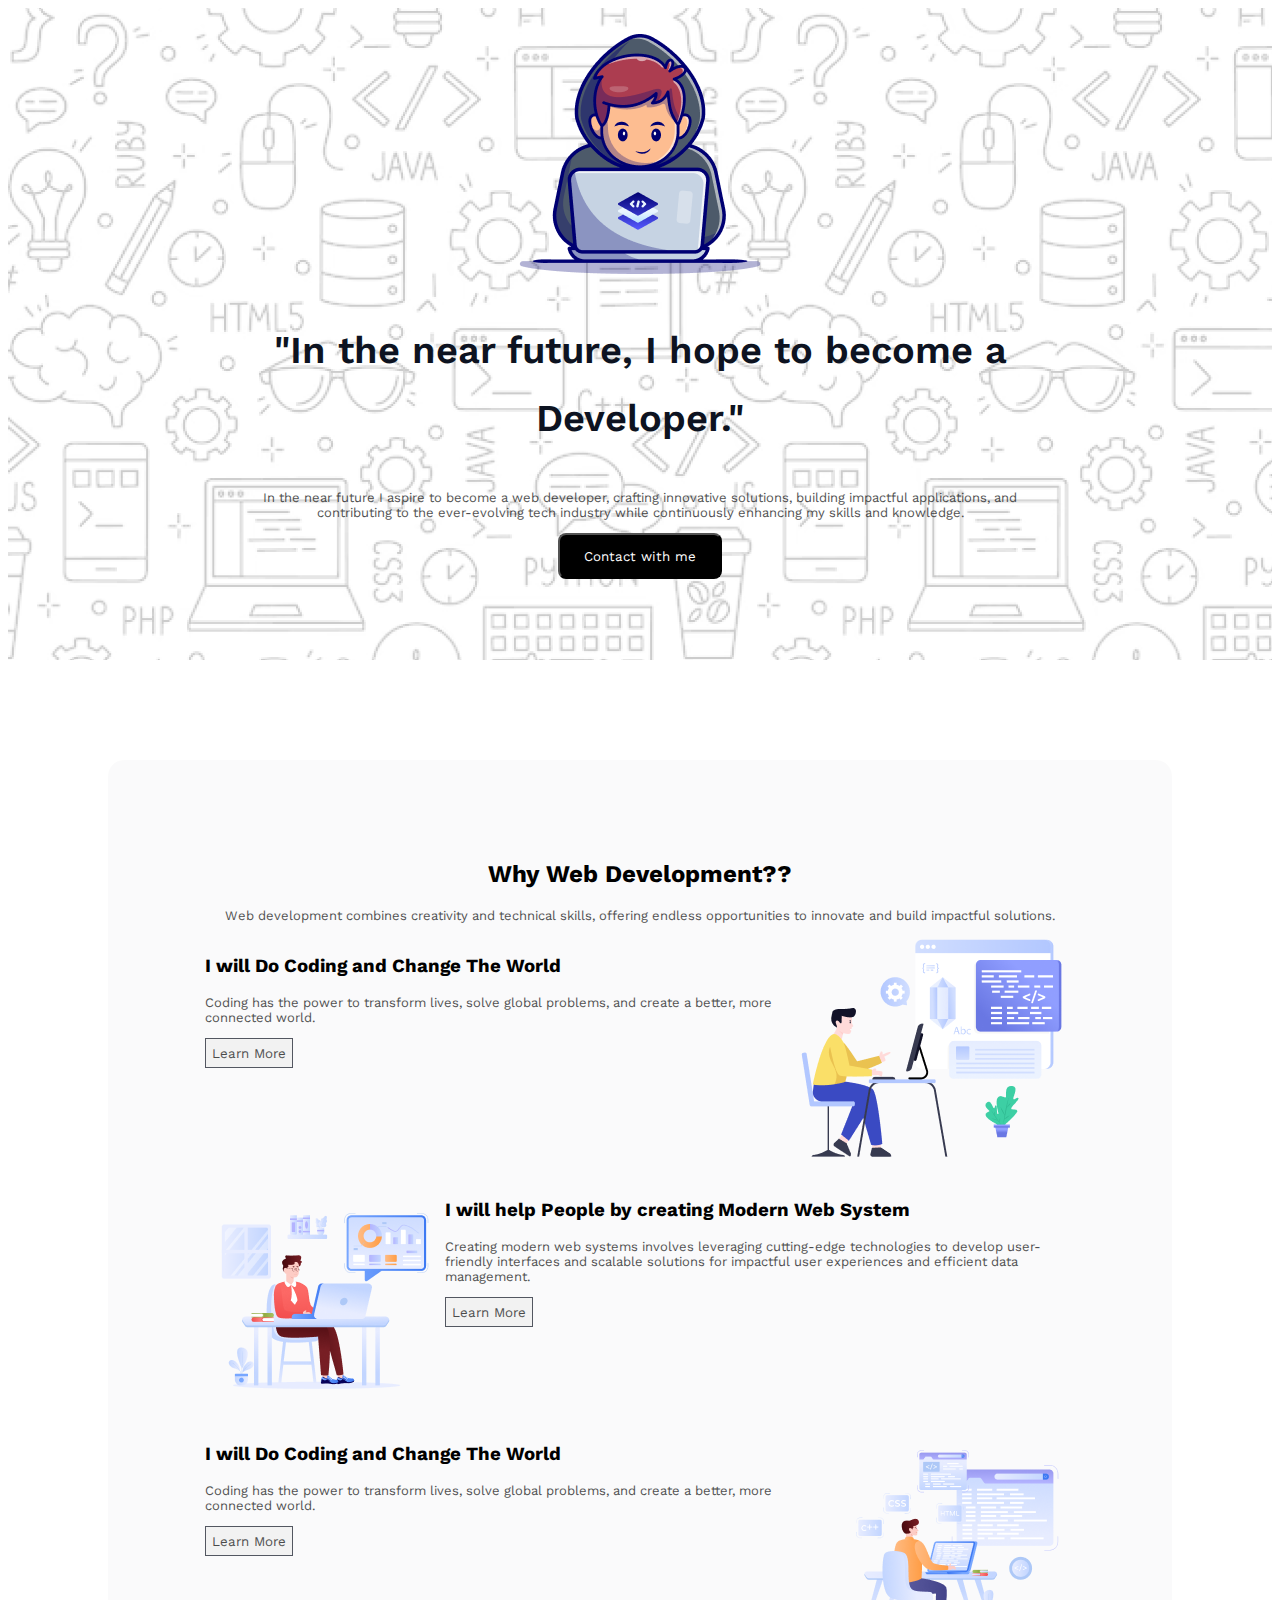
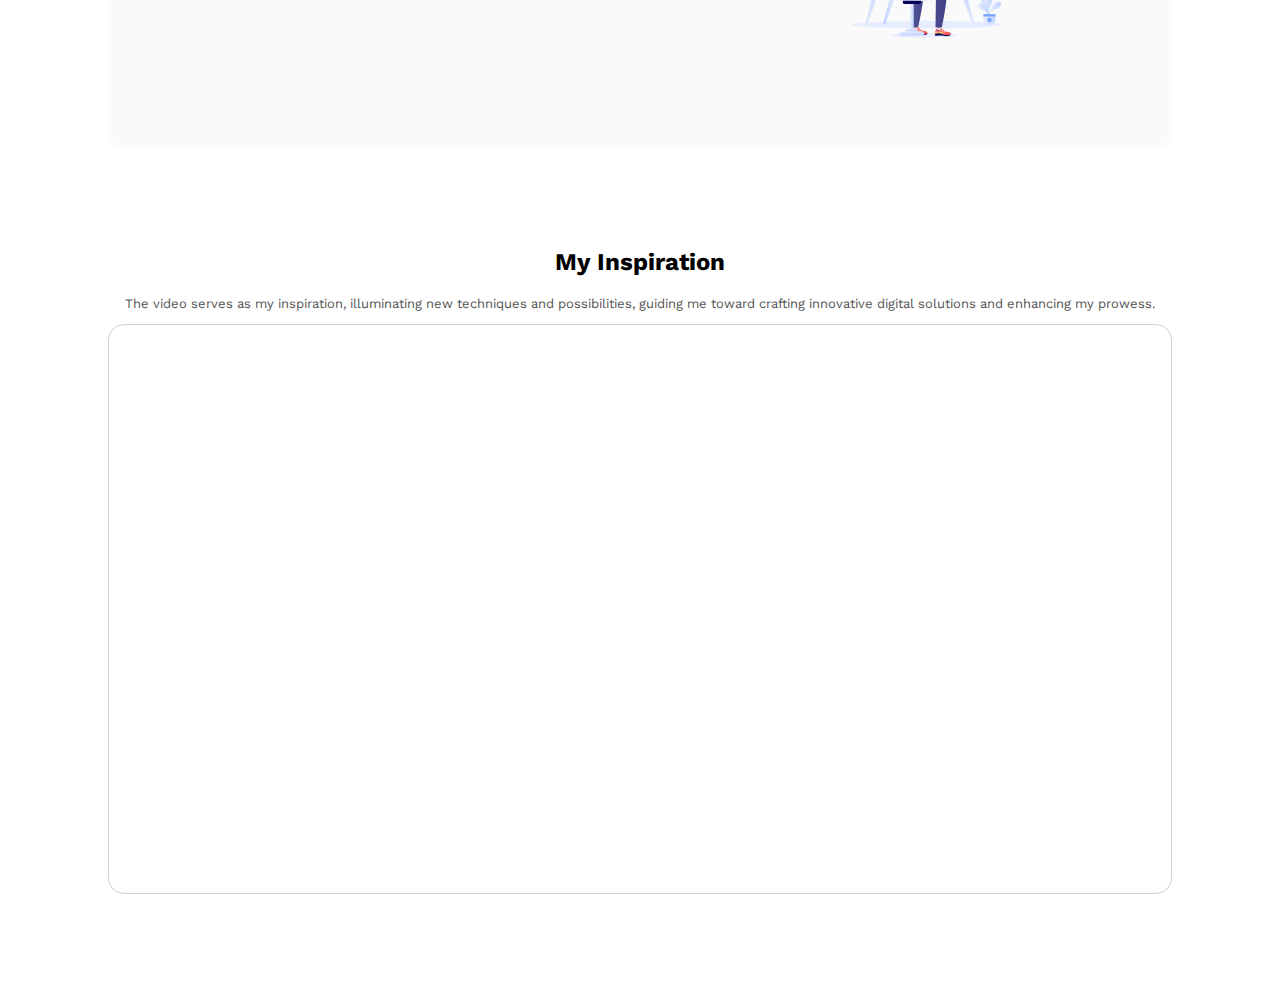
==== index.html @ 664f4055 "2nd commit" ====
<!DOCTYPE html>
<html lang="en">
<head>
    <meta charset="UTF-8">
    <meta name="viewport" content="width=device-width, initial-scale=1.0">
    <title>1st Assignment by Programming hero</title>
   <link rel="stylesheet" href="style.css">
</head>
<body>
    <header>

    </header>
    <main>
        <section class="banner-content">
            <div class="banner" >
                <div class="img1">
                    <img src="assets/Group.png" alt="a picture of a boy working on his laptop">
                </div>
                <h3 class="banner-header">"In the near future, I hope to become a Developer."</h3>
                <P class="banner-para">In the near future I aspire to become a web developer, crafting innovative solutions, building impactful applications, and contributing to the ever-evolving tech industry while continuously enhancing my skills and knowledge.</P>
                <div class="banner-button">
                    <button class="btn">Contact with me</button>
                </div>
                
            </div>
        </section>




        <section>
            <div class="body-container">
                <div style="text-align: center;">
                    <h2>Why Web Development??</h2>
                    <p class="para">Web development combines creativity and technical skills, offering endless opportunities to innovate and build impactful solutions.</p>
                </div>
                <div class="container">
                    <div class="body">
                        <div><h3>I will Do Coding and Change The World</h3>
                        <p class="para">Coding has the power to transform lives, solve global problems, and create a better, more connected world.</p>
                        <div><button class="bttn">Learn More</button></div></div>
                        <div><img src="assets/Layer_1.png" alt=""></div>
                    </div>
                    <div class="body">
                        <div><div><img src="assets/Group 3.png" alt=""></div></div>
                        <div><div><h3>I will help People by creating Modern Web System</h3>
                            <p class="para">Creating modern web systems involves leveraging cutting-edge technologies to develop user-friendly interfaces and scalable solutions for impactful user experiences and efficient data management.</p>
                            <div><button class="bttn">Learn More</button></div></div></div>
                    </div>
                    
                    <div class="body">
                        <div><h3>I will Do Coding and Change The World</h3>
                            <p class="para">Coding has the power to transform lives, solve global problems, and create a better, more connected world.</p>
                            <div><button class="bttn">Learn More</button></div></div>
                            <div><img src="assets/Group 4.png" alt=""></div>
                    </div>
                </div>
               
            </div>
        </section>
        <section>
            <div style="margin: 100px;">
                <div style="text-align: center;">
                    <h2>My Inspiration</h2>
                    <p class="para">The video serves as my inspiration, illuminating new techniques and possibilities, guiding me toward crafting innovative digital solutions and enhancing my prowess.</p>
    
                </div>
                <div style="text-align: center; padding: 32px; box-sizing: border-box;
                border: 1px solid rgba(13, 19, 33, 0.2);
                border-radius: 16px;
                ">
                    <iframe width="100%" height="500px" src="https://www.youtube.com/embed/AtPReHkIE68?si=09xgFAeQscBbxAvQ" title="YouTube video player" frameborder="0" allow="accelerometer; autoplay; clipboard-write; encrypted-media; gyroscope; picture-in-picture; web-share" referrerpolicy="strict-origin-when-cross-origin" allowfullscreen></iframe>
                </div>
            </div>
            
        </section>
    </main>
    <footer>

    </footer>
</body>
</html>
---- style.css ----
@import url('https://fonts.googleapis.com/css2?family=Work+Sans:ital,wght@0,100..900;1,100..900&display=swap');

*{
    font-family: work sans;
}

.banner-content {
    background-image: url(assets/Hero-bg.png);
    height: 652px;
    text-align: center;

} 
.banner {
    padding:26px 221px;
}
.banner-content .img {
    width: 240.28px;
    height: 240px;
}
.banner-header {
    color: rgb(13, 19, 33);
    font-size: 38px;
    font-weight: 600;
    line-height: 68px;
    letter-spacing: 0%;
}
.banner-para{
    font-size: small;
    opacity: .7;
}
.banner-button {
 display: flex;
 justify-content: center;
   
}
.btn{
    color: white;
    background-color: black;
    height: 40px;
    border-radius:8px ;
    padding: 21px 24px 21px 24px;
    display: flex;
    flex-direction: row;
    justify-content: center;
    align-items: center;
}






.body-container {
    border-radius: 16px;
    background: rgba(13, 19, 33, 0.02);
    padding: 80px 97px;
    margin: 100px;
    


}
.container {
    

}
.body {
    display: flex;
    justify-content: space-between;
}

.para {
    font-size: small; opacity:.7
}
.bttn{
    box-sizing: border-box;
    border: 1px solid rgb(13, 19, 33);
    opacity: 0.7;
    height: 30px;


}
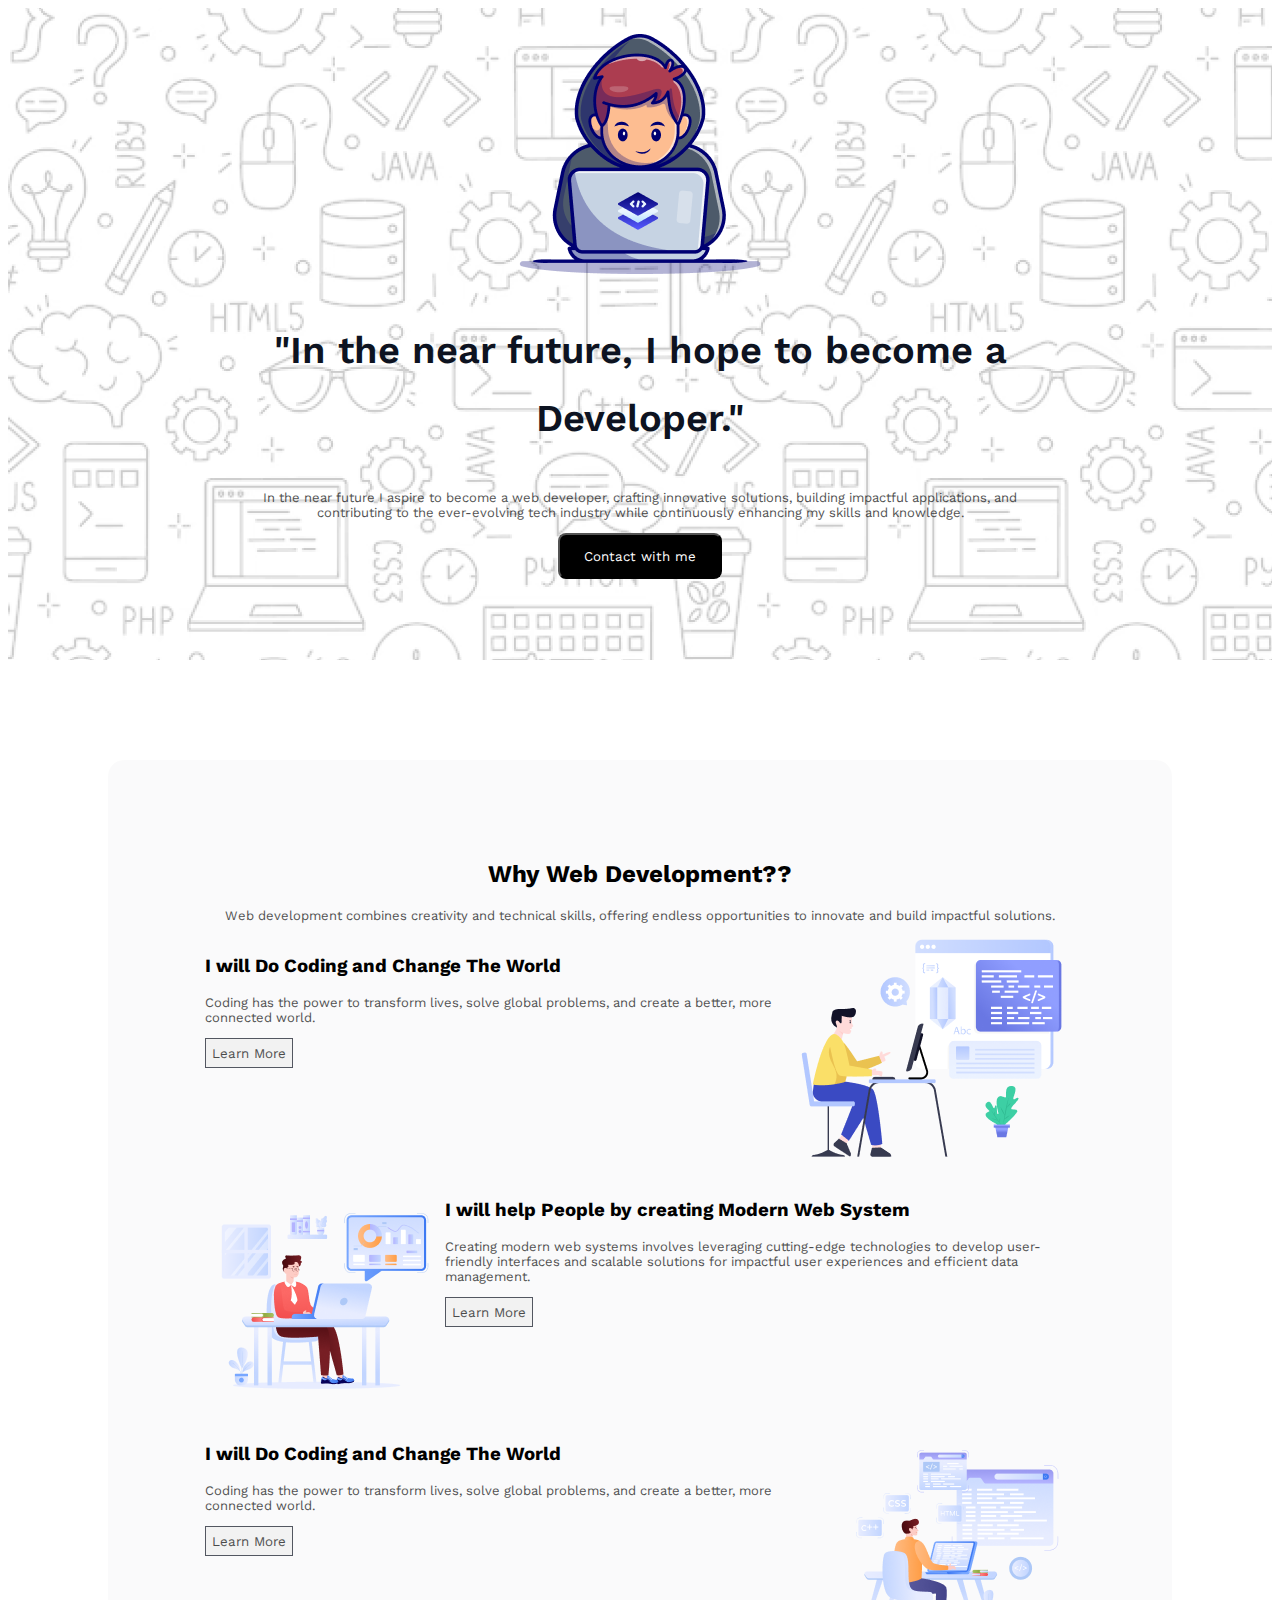
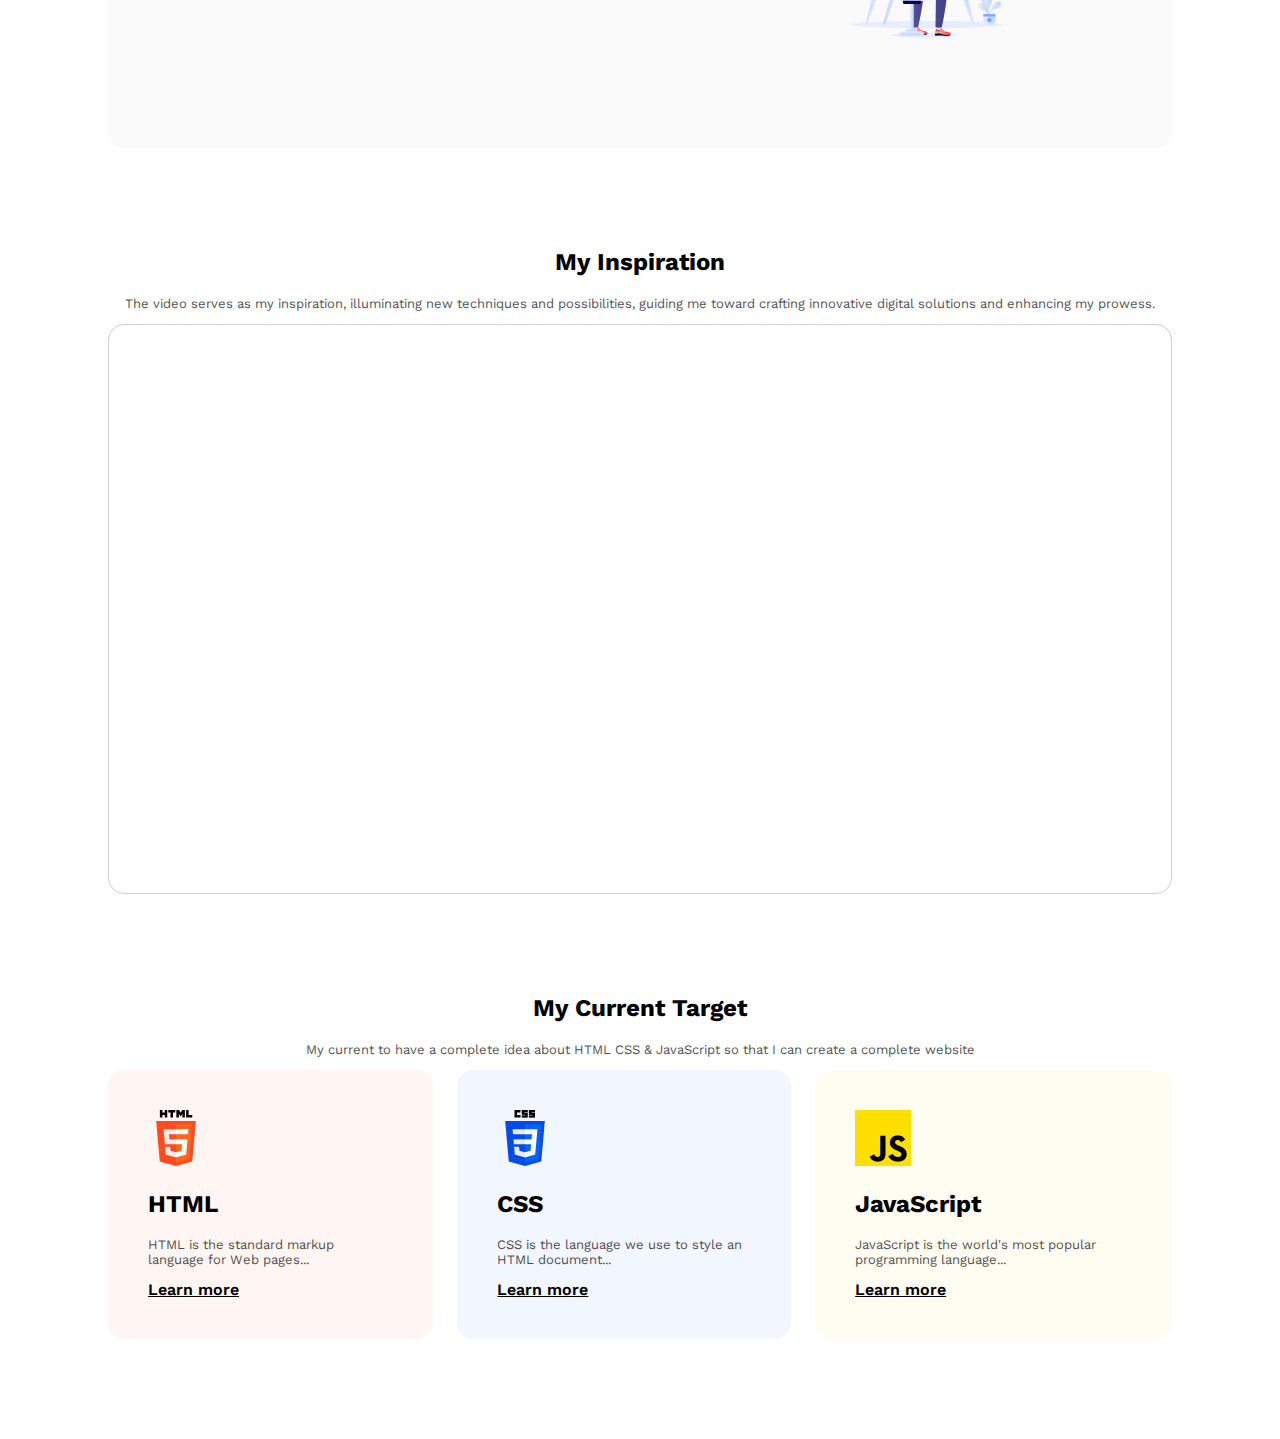
==== commit 9ebbab76: "3rd commit" ====
--- a/index.html
+++ b/index.html
@@ -74,6 +74,38 @@
             </div>
             
         </section>
+        <section>
+            <div style="margin: 100px;">
+                <div style="text-align: center;">
+                    <h2>My Current Target</h2>
+                    <p class="para">My current to have a complete idea about HTML CSS & JavaScript so that I can create a complete website</p>
+                </div>
+                <div style="display: flex;
+                            gap: 24px;">
+                    <div style="border-radius: 16px;
+                                background: rgba(255, 76, 30, 0.05); padding: 40px;">
+                        <img src="assets/html.png" alt="">
+                        <h2>HTML</h2>
+                        <p class="para">HTML is the standard markup language for Web pages...</p>
+                        <a href="https://w3schools.com/html/default.asp" target="_blank" style=" color: black;font-weight: 600;">Learn more</a>
+                    </div>
+                    <div style="border-radius: 16px;
+                                background: rgba(0, 76, 232, 0.05); padding: 40px;">
+                        <img src="assets/css.png" alt="">
+                        <h2>CSS</h2>
+                        <p class="para">CSS is the language we use to style an HTML document...</p>
+                        <a href="https://www.w3schools.com/css/default.asp" target="_blank" style=" color: black;font-weight: 600;" >Learn more</a>
+                    </div>
+                    <div style="border-radius: 16px;
+                                background: rgba(255, 223, 0, 0.05); padding: 40px;">
+                        <img src="assets/js.png" alt="">
+                        <h2>JavaScript</h2>
+                        <p class="para">JavaScript is the world's most popular programming language...</p>
+                        <a href="https://www.w3schools.com/js/default.asp" target="_blank" style=" color: black;font-weight: 600;">Learn more</a>
+                    </div>
+                </div>
+            </div>
+        </section>
     </main>
     <footer>
 
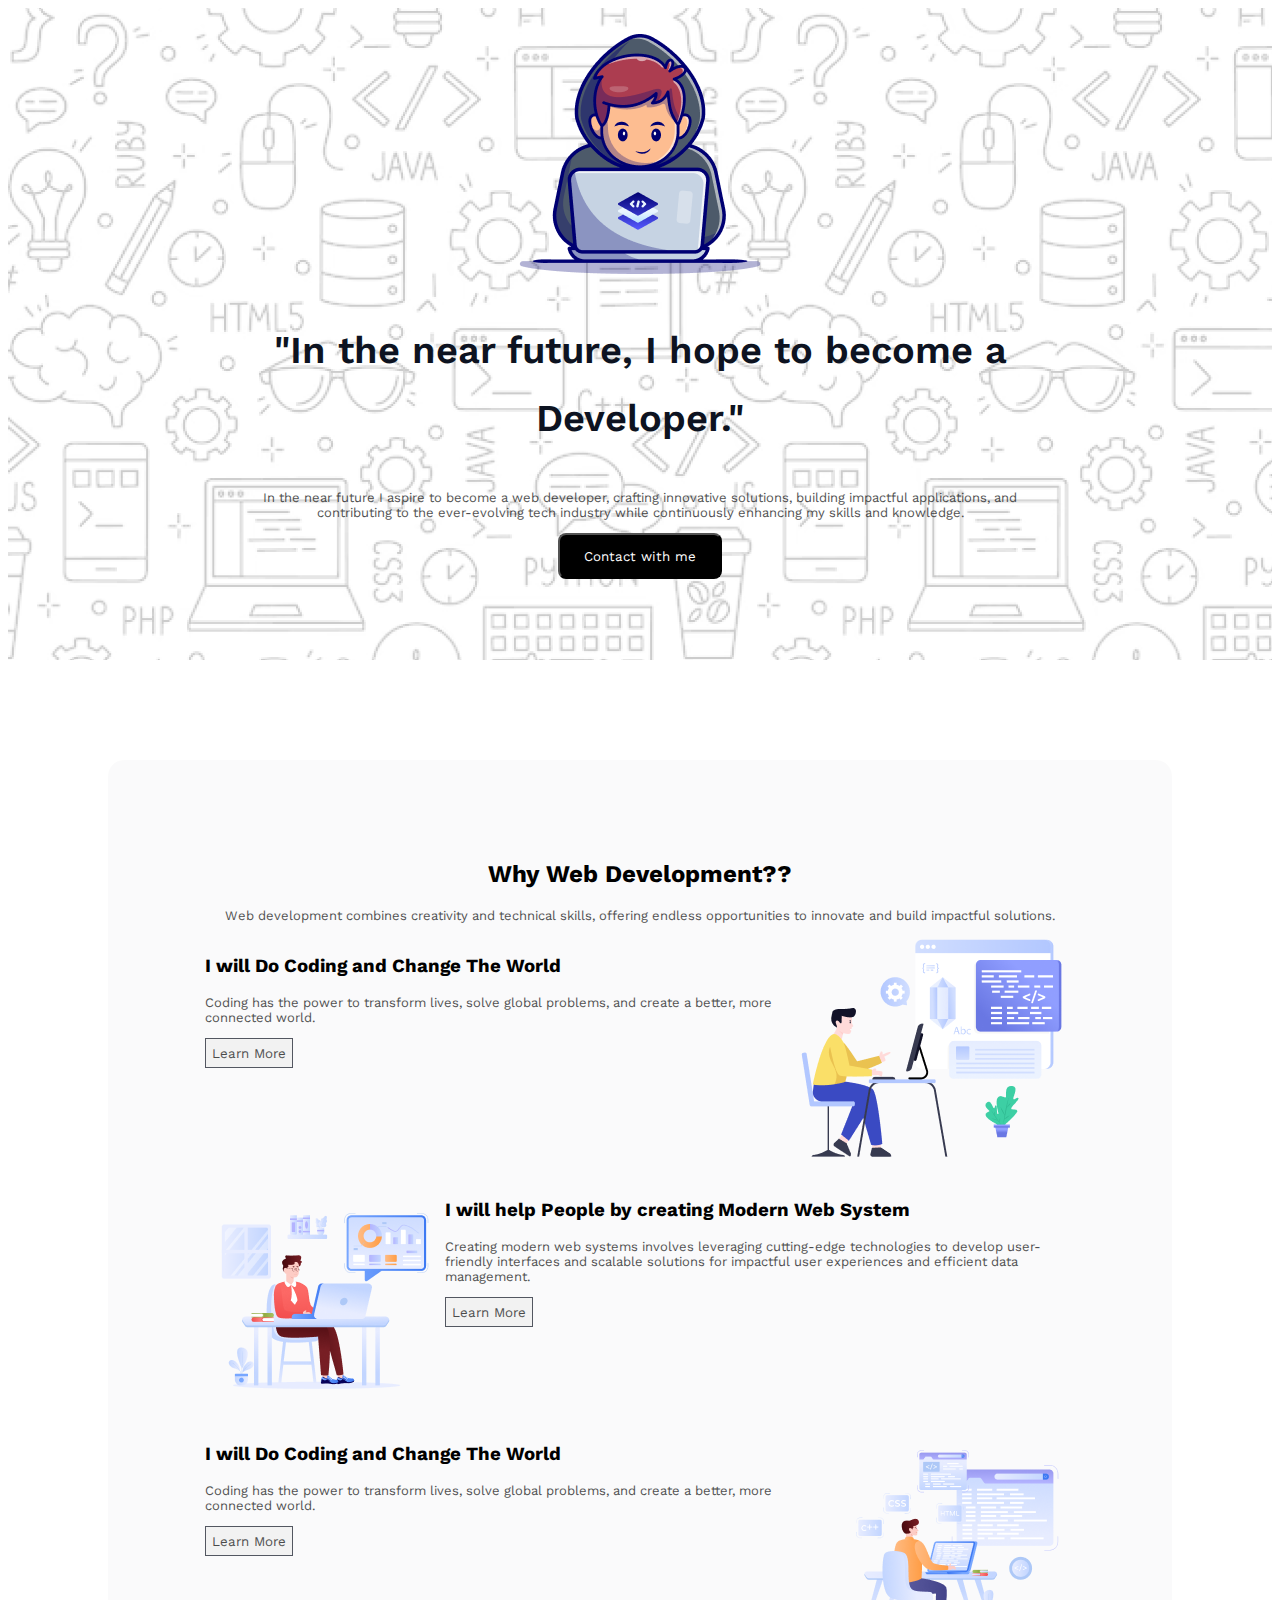
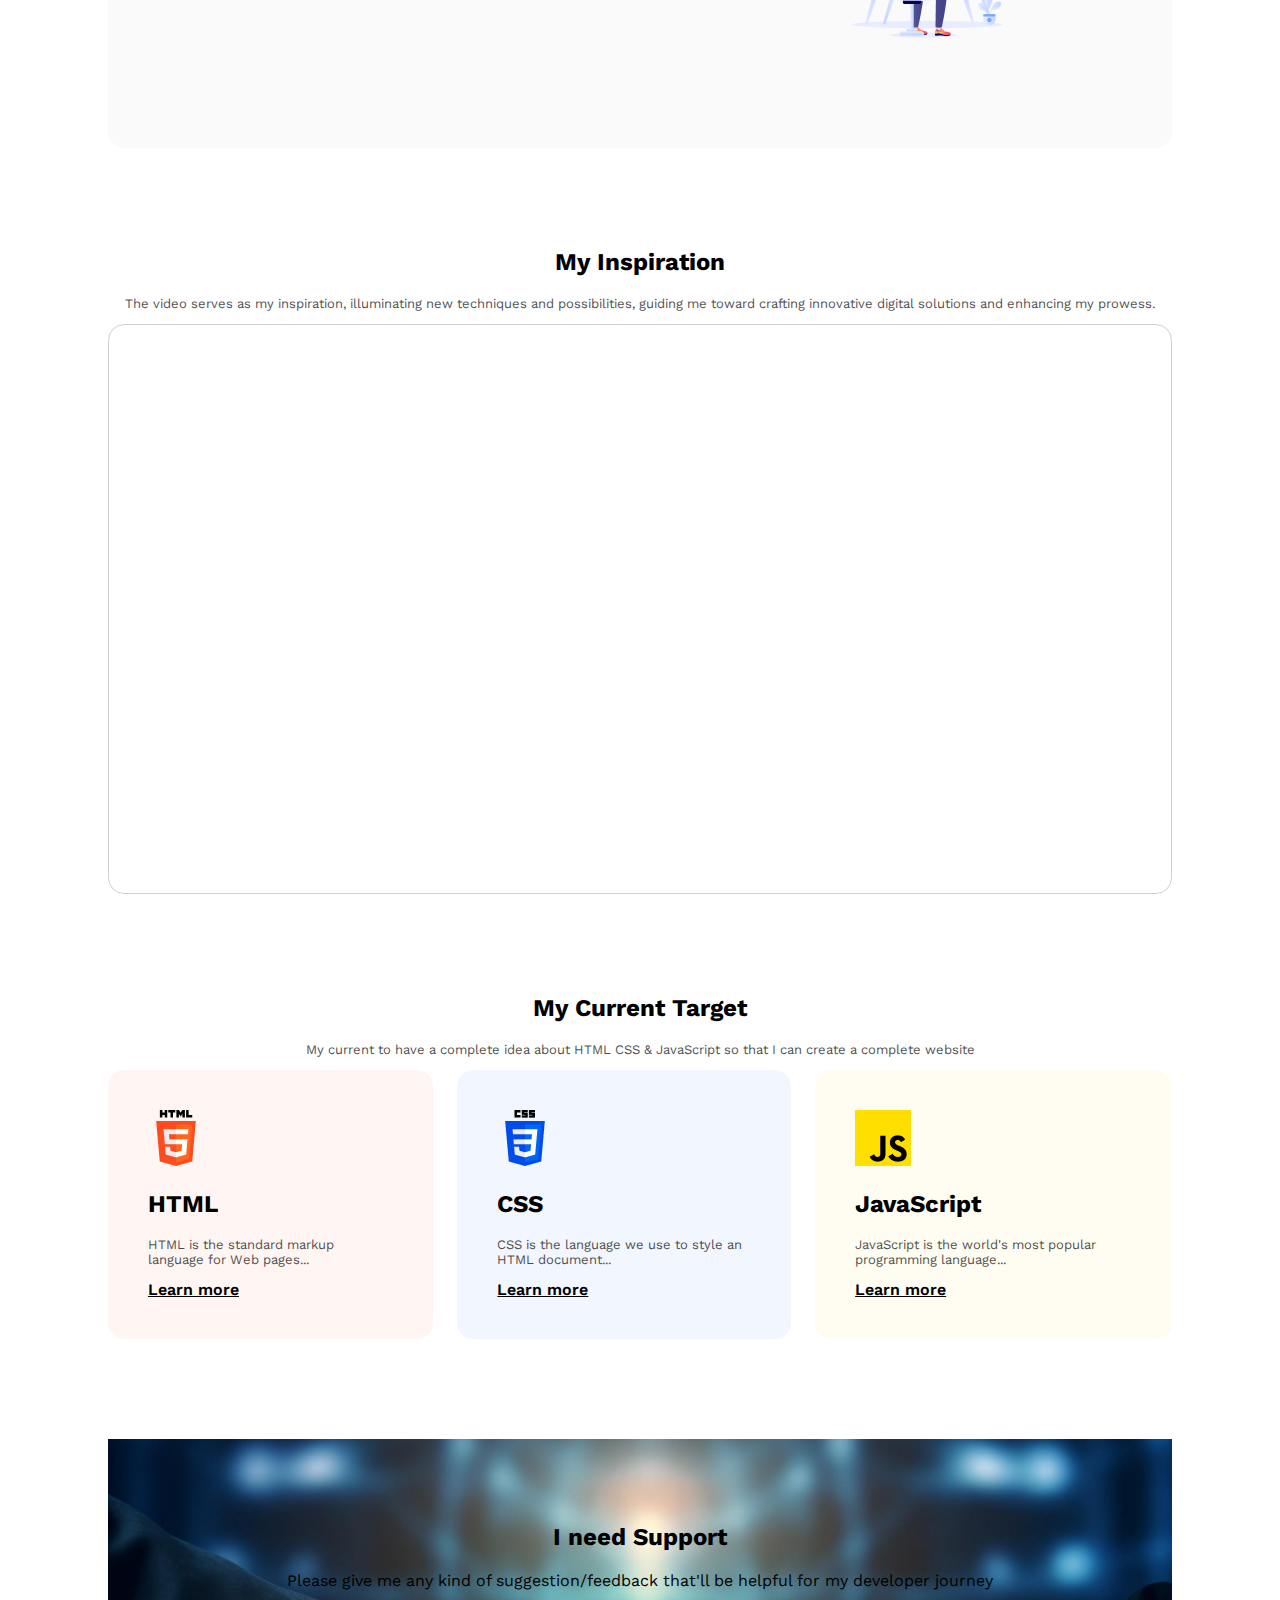
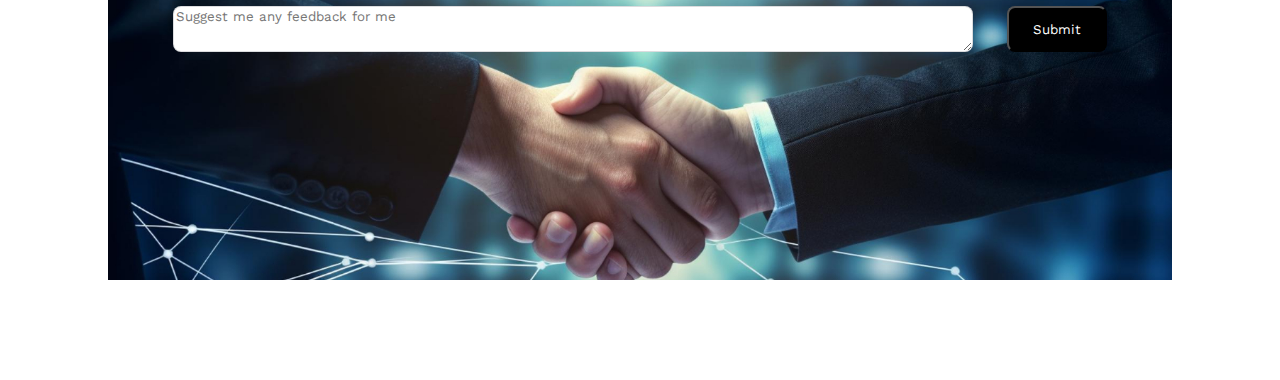
==== commit 2303c656: "4th commit" ====
--- a/index.html
+++ b/index.html
@@ -58,6 +58,12 @@
                
             </div>
         </section>
+
+
+
+
+
+        
         <section>
             <div style="margin: 100px;">
                 <div style="text-align: center;">
@@ -69,11 +75,17 @@
                 border: 1px solid rgba(13, 19, 33, 0.2);
                 border-radius: 16px;
                 ">
-                    <iframe width="100%" height="500px" src="https://www.youtube.com/embed/AtPReHkIE68?si=09xgFAeQscBbxAvQ" title="YouTube video player" frameborder="0" allow="accelerometer; autoplay; clipboard-write; encrypted-media; gyroscope; picture-in-picture; web-share" referrerpolicy="strict-origin-when-cross-origin" allowfullscreen></iframe>
+                    <iframe width="100%" height="500px" src="https://www.youtube.com/embed/AtPReHkIE68?si=09xgFAeQscBbxAvQ" title="YouTube video player" frameborder="0" allow="accelerometer; autoplay; clipboard-write; encrypted-media; gyroscope; picture-in-picture; web-share" referrerpolicy="strict-origin-when-cross-origin" allowfullscreen ></iframe>
                 </div>
             </div>
             
         </section>
+
+
+
+
+
+
         <section>
             <div style="margin: 100px;">
                 <div style="text-align: center;">
@@ -106,6 +118,34 @@
                 </div>
             </div>
         </section>
+
+
+
+
+
+
+
+
+        <section>
+            <div style="margin: 100px;
+            background-image: url(assets/handshake.jpg);
+            background-size: cover;
+            height: 313px; padding: 64px 48px;">
+                <div style="text-align: center;">
+                    <h2>I need Support</h2>
+                    <p>Please give me any kind of suggestion/feedback that'll be helpful for my developer journey </p>
+                </div>
+                <div style="display: flex;
+                justify-content: space-around;">
+                    <textarea name="" id="" style="width: 800px; box-sizing: border-box;
+                    border: 1px solid rgba(13, 19, 33, 0.15);
+                    border-radius: 8px;
+                    
+                    background: rgb(255, 255, 255);" placeholder="Suggest me any feedback for me" ></textarea>
+                    <button type="submit" class="btn btn-primary">Submit</button>
+                </div>
+            </div>
+        </section>
     </main>
     <footer>
 
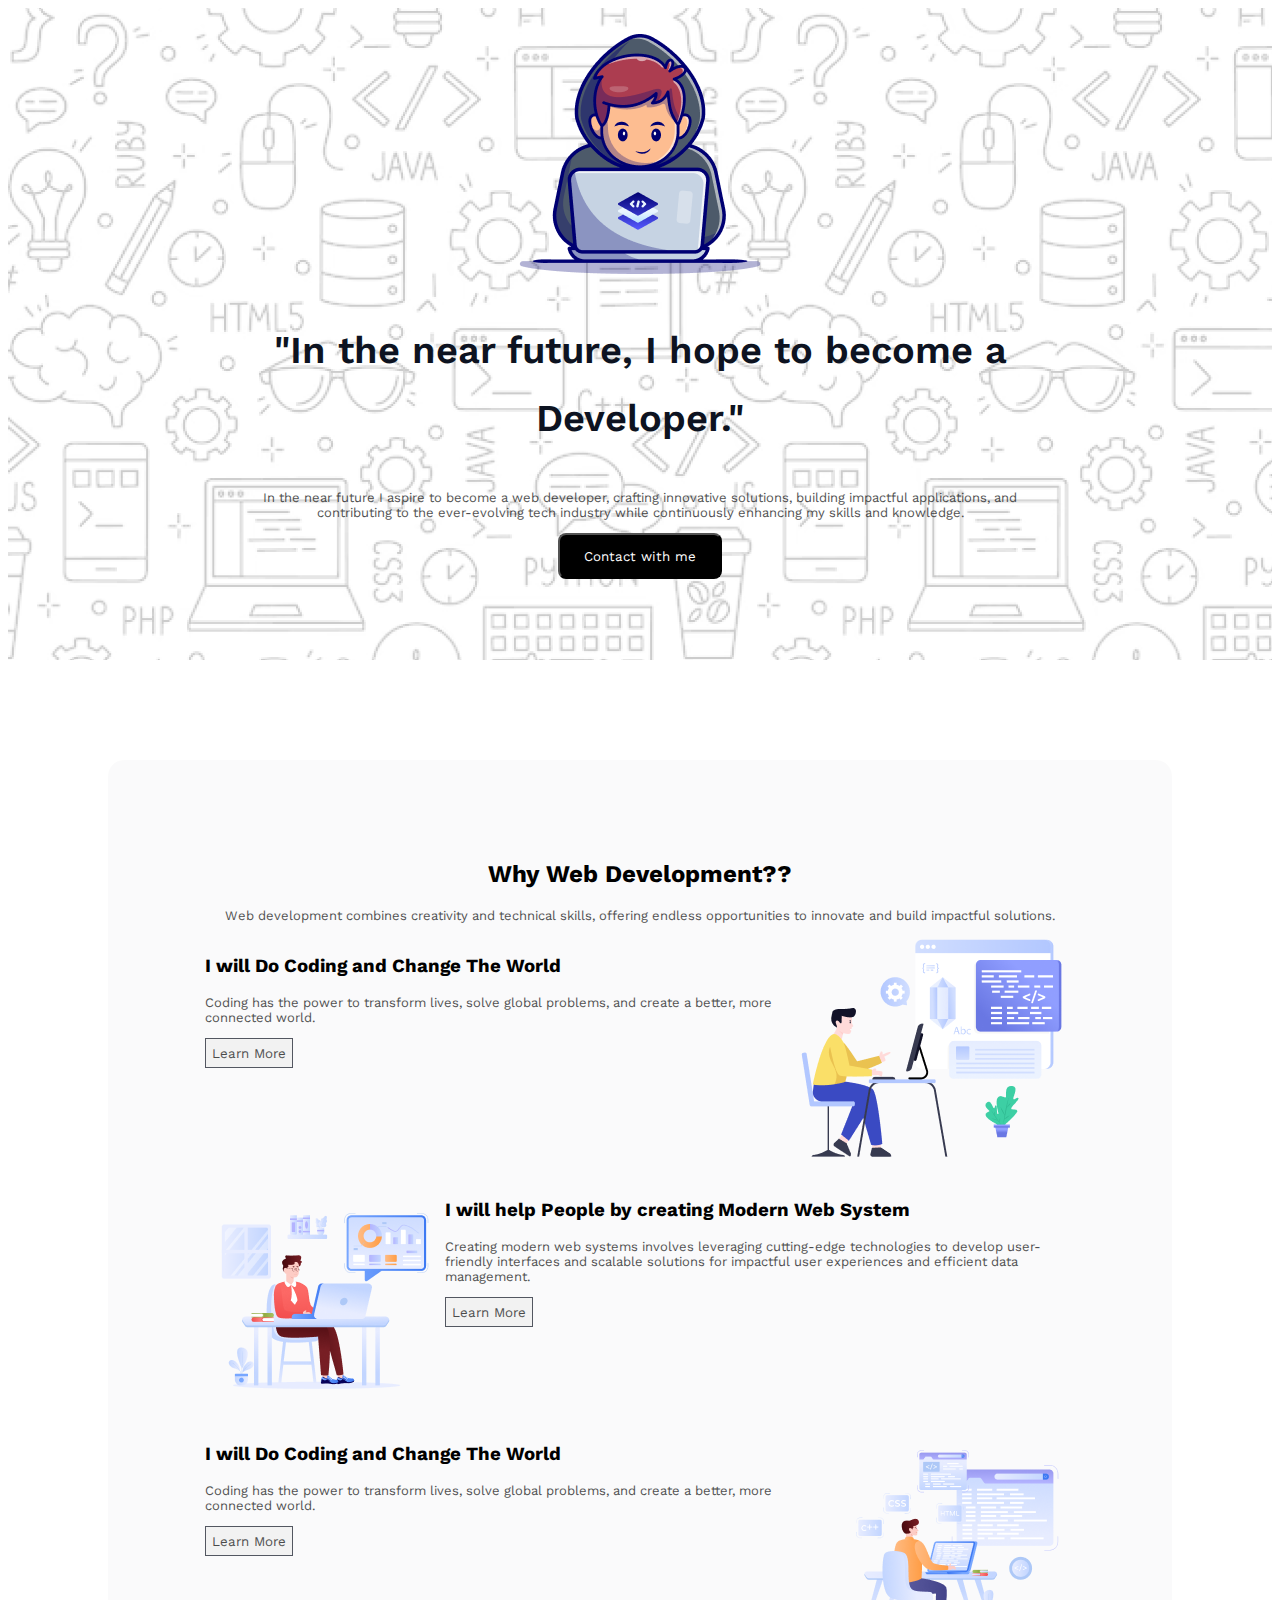
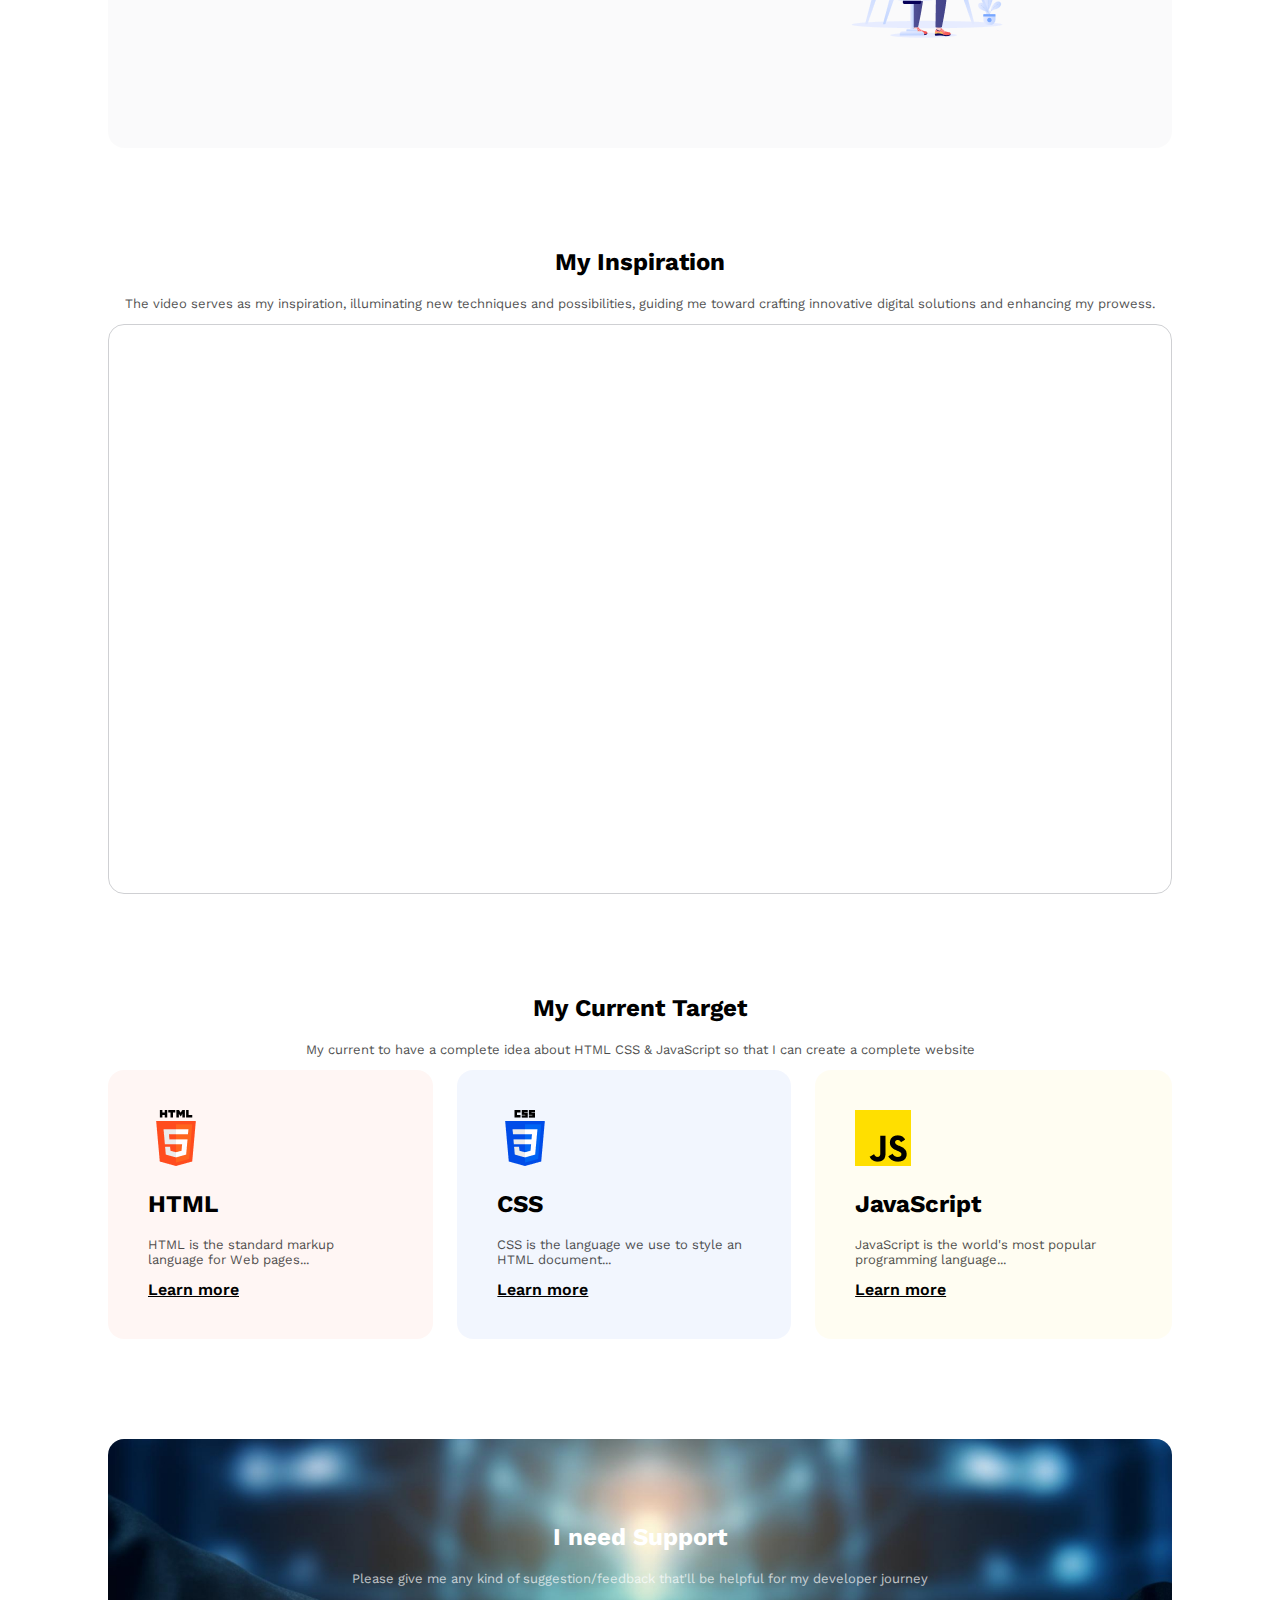
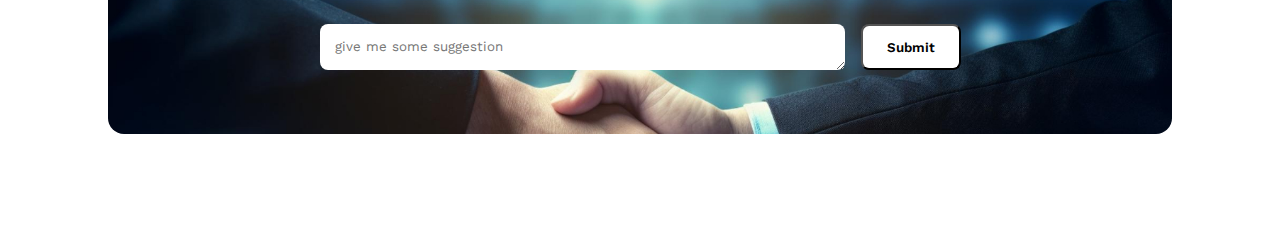
==== commit a8e28bd3: "5th commit" ====
--- a/index.html
+++ b/index.html
@@ -36,23 +36,46 @@
                 </div>
                 <div class="container">
                     <div class="body">
-                        <div><h3>I will Do Coding and Change The World</h3>
-                        <p class="para">Coding has the power to transform lives, solve global problems, and create a better, more connected world.</p>
-                        <div><button class="bttn">Learn More</button></div></div>
-                        <div><img src="assets/Layer_1.png" alt=""></div>
+                        <div>
+                            <h3>I will Do Coding and Change The World</h3>
+                            <p class="para">Coding has the power to transform lives, solve global problems, and create a better, more connected world.</p>
+                        <div>
+                            <a target="_blank" href="https://careers.honeywell.com/us/en/blogarticle/how-coding-has-changed-the-world-and-transformed-our-work"><button class="bttn">Learn More</button></a>
+                        </div>
+                    </div>
+                        <div>
+                            <img src="assets/Layer_1.png" alt="">
+                        </div>
                     </div>
                     <div class="body">
-                        <div><div><img src="assets/Group 3.png" alt=""></div></div>
-                        <div><div><h3>I will help People by creating Modern Web System</h3>
-                            <p class="para">Creating modern web systems involves leveraging cutting-edge technologies to develop user-friendly interfaces and scalable solutions for impactful user experiences and efficient data management.</p>
-                            <div><button class="bttn">Learn More</button></div></div></div>
+                        <div>
+                            <div>
+                                <img src="assets/Group 3.png" alt="">
+                            </div>
+                        </div>
+                        <div>
+                            <div>
+                                <h3>I will help People by creating Modern Web System</h3>
+                                <p class="para">Creating modern web systems involves leveraging cutting-edge technologies to develop user-friendly interfaces and scalable solutions for impactful user experiences and efficient data management.</p>
+                            </div>
+                            <div>
+                                <a target="_blank" href="https://css-tricks.com/the-power-of-web-development-outside-tech/"><button class="bttn">Learn More</button></a></button>
+                            </div>
+                        </div>
+                    </div>
                     </div>
                     
                     <div class="body">
-                        <div><h3>I will Do Coding and Change The World</h3>
+                        <div>
+                            <h3>I will Do Coding and Change The World</h3>
                             <p class="para">Coding has the power to transform lives, solve global problems, and create a better, more connected world.</p>
-                            <div><button class="bttn">Learn More</button></div></div>
-                            <div><img src="assets/Group 4.png" alt=""></div>
+                            <div>
+                                <a target="_blank" href="https://careers.honeywell.com/us/en/blogarticle/how-coding-has-changed-the-world-and-transformed-our-work"><button class="bttn">Learn More</button></a>
+                            </div>
+                        </div>
+                            <div>
+                                <img src="assets/Group 4.png" alt="">
+                            </div>
                     </div>
                 </div>
                
@@ -126,29 +149,38 @@
 
 
 
-        <section>
-            <div style="margin: 100px;
-            background-image: url(assets/handshake.jpg);
-            background-size: cover;
-            height: 313px; padding: 64px 48px;">
-                <div style="text-align: center;">
-                    <h2>I need Support</h2>
-                    <p>Please give me any kind of suggestion/feedback that'll be helpful for my developer journey </p>
-                </div>
-                <div style="display: flex;
-                justify-content: space-around;">
-                    <textarea name="" id="" style="width: 800px; box-sizing: border-box;
-                    border: 1px solid rgba(13, 19, 33, 0.15);
-                    border-radius: 8px;
-                    
-                    background: rgb(255, 255, 255);" placeholder="Suggest me any feedback for me" ></textarea>
-                    <button type="submit" class="btn btn-primary">Submit</button>
-                </div>
-            </div>
-        </section>
-    </main>
-    <footer>
+<section>
+    <div style="margin: 100px;
+    background-image: url(assets/handshake.jpg);
+    background-size:cover;
+    padding: 64px 48px;
+    display: flex;
+    flex-direction: column;
+    gap: 25px;
+    border-radius: 16px;
+    align-items: center;
+    color: rgb(255, 255, 255);
+    ">
+        <div style="text-align: center;">
+            <h2>I need Support</h2>
+            <p class="para">Please give me any kind of suggestion/feedback that'll be helpful for my developer journey </p>
+        </div>
+        <div >
+        <form action="" style="display: flex;
+        flex-direction: row;
+        gap: 16px;">
+            <textarea name="" id="" cols="60" rows="1" style="padding: 15px; border-radius: 8px ;
+            border: none;" placeholder="give me some suggestion"></textarea>
+            <button type="submit" class="btn btn-primary" style="border-radius: 8px;
+                  background: rgb(255, 255, 255); color: black; font-weight: 600;">Submit</button>
+        </form>
+             
+        </div>
+    </div>
+</section>
+</main>
+<footer>
 
-    </footer>
+</footer>
 </body>
 </html>--- a/style.css
+++ b/style.css
@@ -80,3 +80,12 @@
 
 }
 
+/* I started using Inline CSS instead of using External after this part. Because I thought there is too many specified style I'll have to do and this small mind of mine is already out of class names (-_-) */
+
+::placeholder{
+    
+    display: flex;
+    justify-content: center;
+    text-align: justify;
+
+}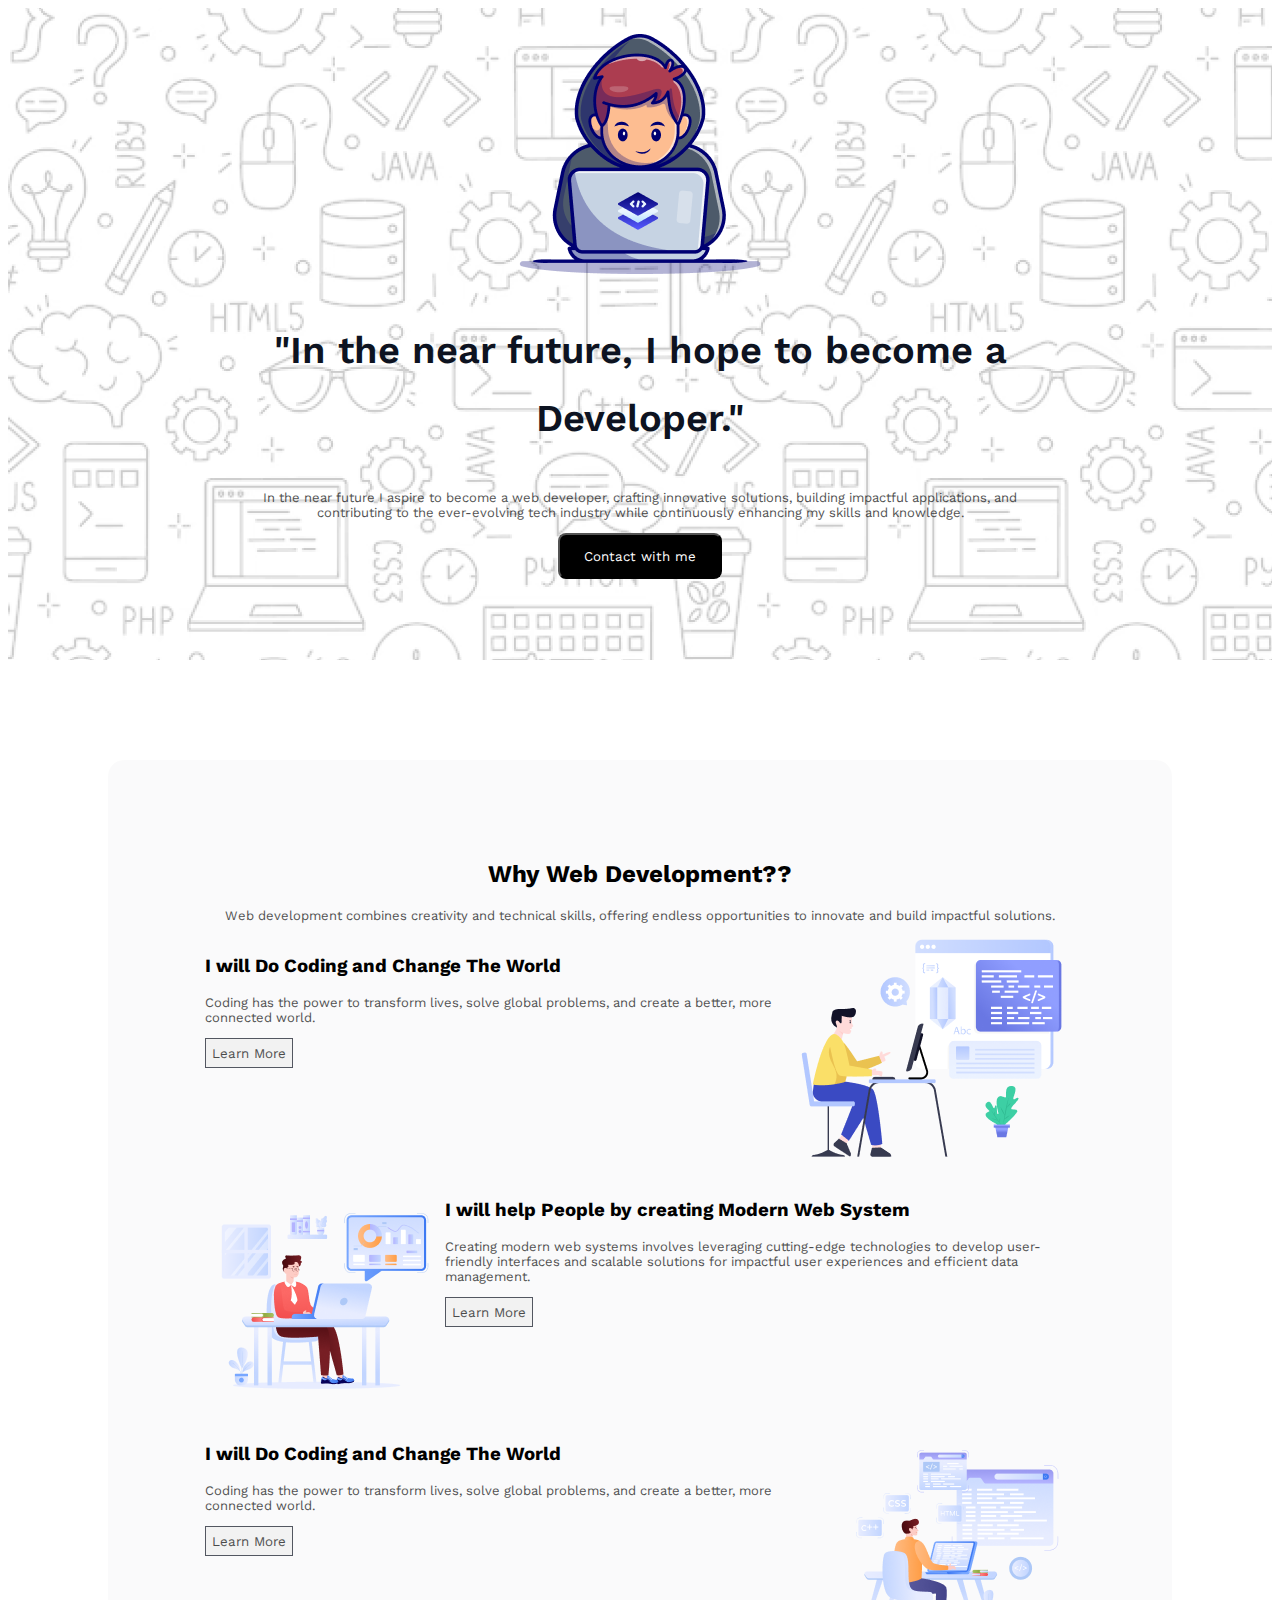
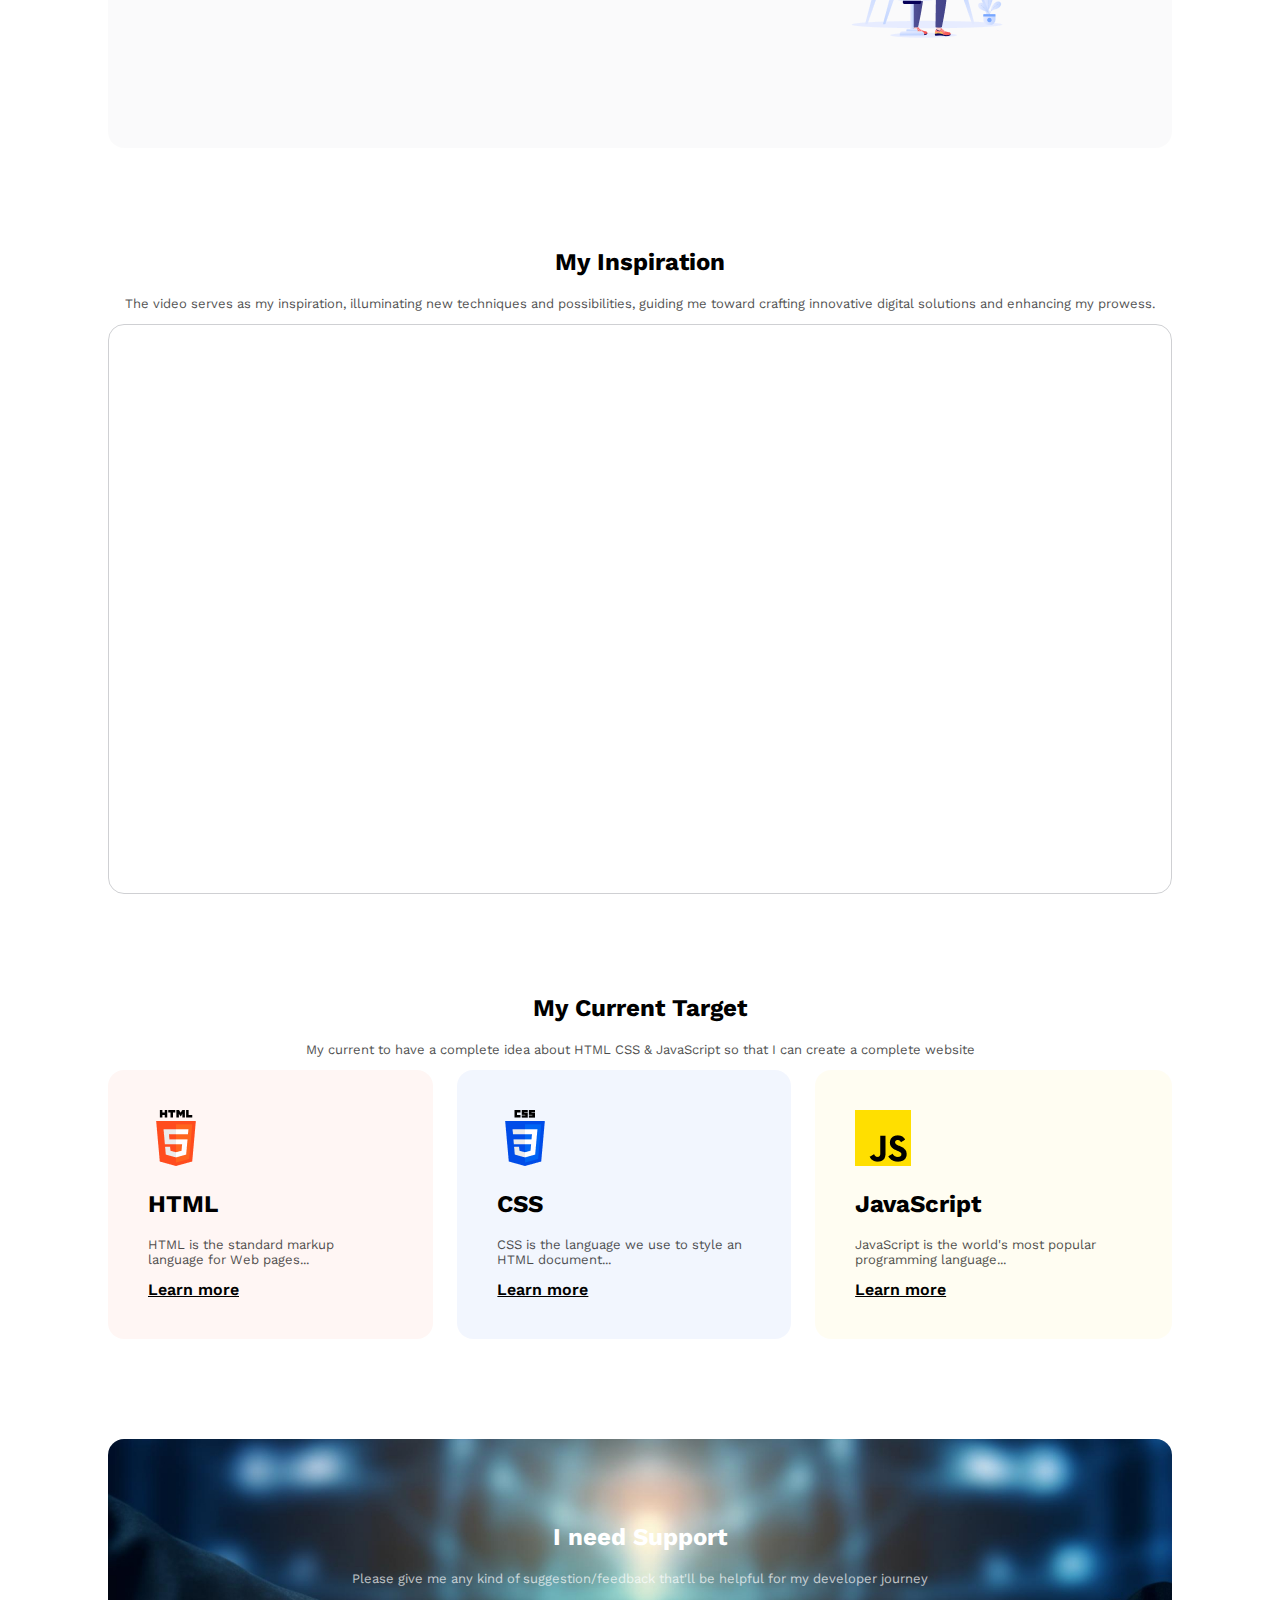
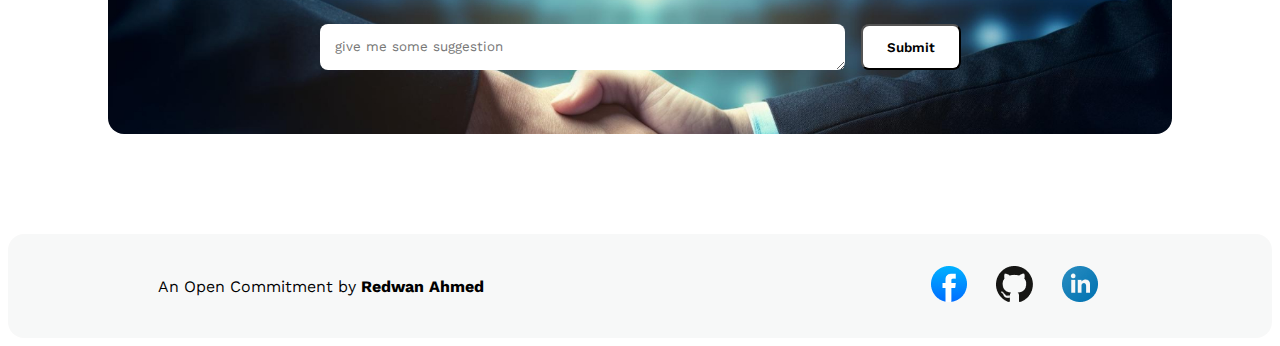
==== commit 83305099: "challange part done" ====
--- a/index.html
+++ b/index.html
@@ -18,8 +18,10 @@
                 </div>
                 <h3 class="banner-header">"In the near future, I hope to become a Developer."</h3>
                 <P class="banner-para">In the near future I aspire to become a web developer, crafting innovative solutions, building impactful applications, and contributing to the ever-evolving tech industry while continuously enhancing my skills and knowledge.</P>
+               
                 <div class="banner-button">
-                    <button class="btn">Contact with me</button>
+                    <a style="text-decoration: none;" href="#footer"><button class="btn">Contact with me</button></a>
+                    
                 </div>
                 
             </div>
@@ -179,8 +181,27 @@
     </div>
 </section>
 </main>
-<footer>
-
+
+
+
+<footer id="footer">
+ <div style="display: flex;
+            justify-content: space-between;
+            border-radius: 16px;
+            background: rgba(13, 19, 33, 0.03);
+            padding: 32px 150px;
+            align-items: center;
+            ">
+    <div style="font-weight: 390;">An Open Commitment by <b>Redwan Ahmed</b></div>
+    <div  >
+        <a target="_blank" href="https://web.facebook.com/">  <img style="margin-right: 24px; padding: ;" src="assets/facebook.png" alt=""></a>
+        <a target="_blank" href="https://github.com/lincoln-ra"><img style="margin-right: 24px;" src="assets/github.png" alt=""></a>
+        <a target="_blank" href="linkedin.html"><img style="margin-right: 24px;" src="assets/linkedin-icon 1.png" alt=""></a>
+      
+        
+        
+    </div>
+ </div>
 </footer>
 </body>
 </html>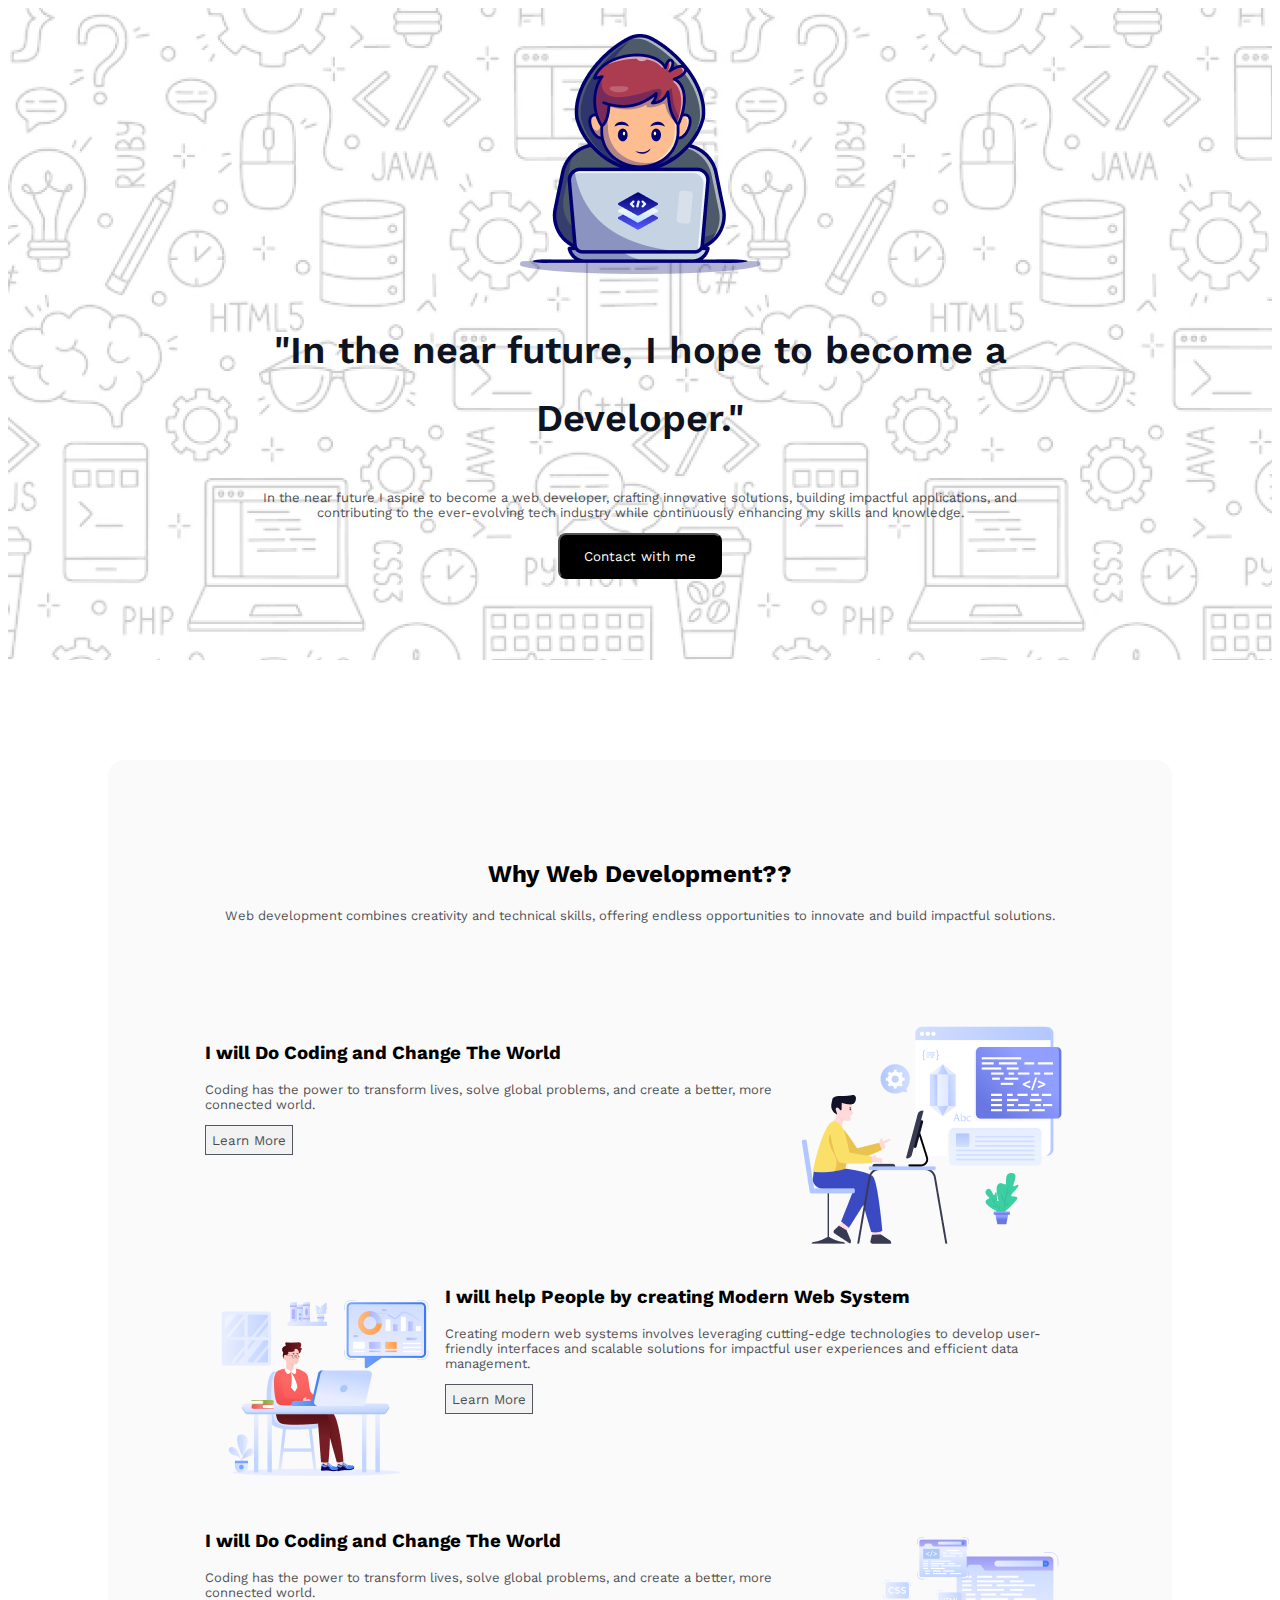
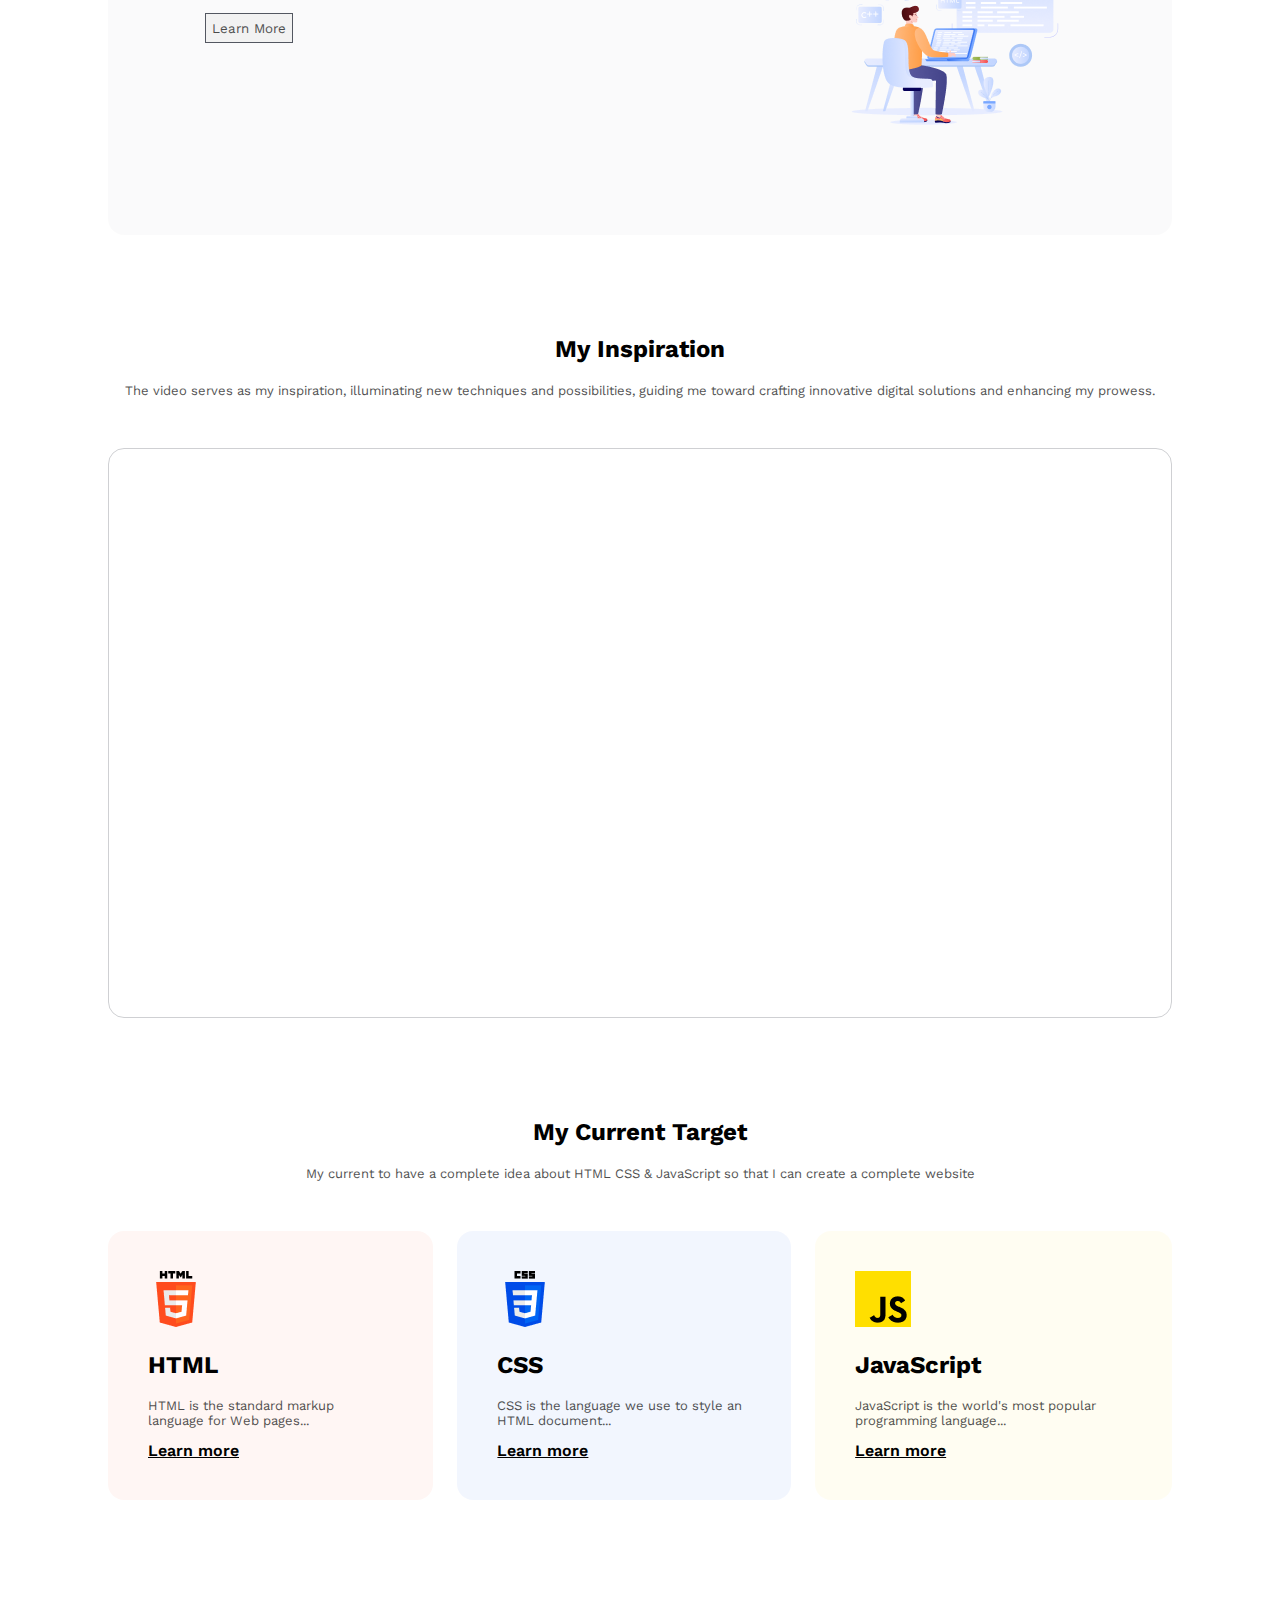
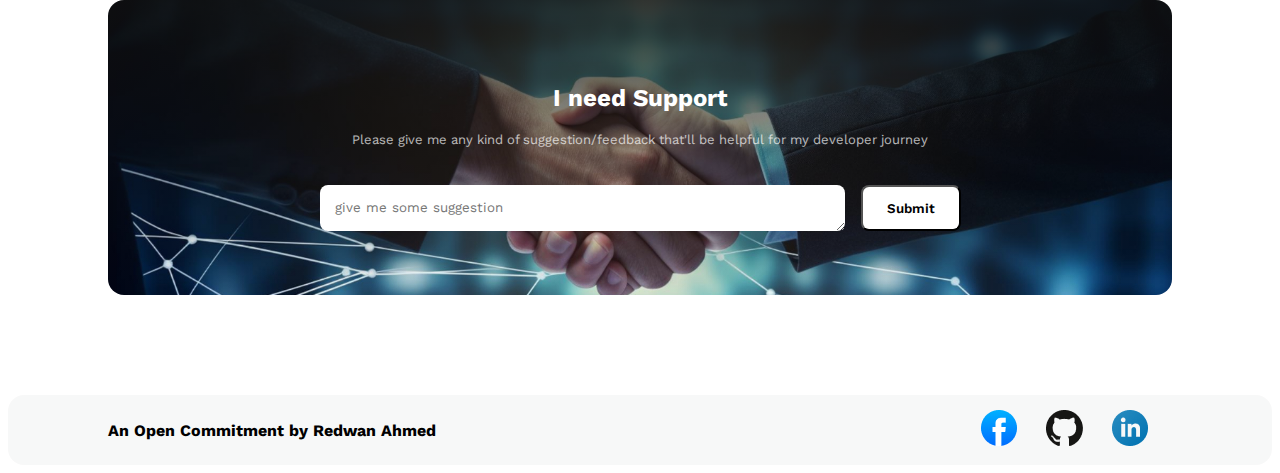
==== commit 6cf539e6: "final commit" ====
--- a/index.html
+++ b/index.html
@@ -32,10 +32,12 @@
 
         <section>
             <div class="body-container">
-                <div style="text-align: center;">
+                <div style="text-align: center;
+                margin-bottom: 100px;">
                     <h2>Why Web Development??</h2>
                     <p class="para">Web development combines creativity and technical skills, offering endless opportunities to innovate and build impactful solutions.</p>
                 </div>
+                
                 <div class="container">
                     <div class="body">
                         <div>
@@ -91,7 +93,8 @@
         
         <section>
             <div style="margin: 100px;">
-                <div style="text-align: center;">
+                <div style="text-align: center;
+                margin-bottom: 50px;">
                     <h2>My Inspiration</h2>
                     <p class="para">The video serves as my inspiration, illuminating new techniques and possibilities, guiding me toward crafting innovative digital solutions and enhancing my prowess.</p>
     
@@ -113,11 +116,13 @@
 
         <section>
             <div style="margin: 100px;">
-                <div style="text-align: center;">
+                <div style="text-align: center;
+                margin-bottom: 50px;">
                     <h2>My Current Target</h2>
                     <p class="para">My current to have a complete idea about HTML CSS & JavaScript so that I can create a complete website</p>
                 </div>
                 <div style="display: flex;
+                            justify-content: space-between;
                             gap: 24px;">
                     <div style="border-radius: 16px;
                                 background: rgba(255, 76, 30, 0.05); padding: 40px;">
@@ -153,7 +158,8 @@
 
 <section>
     <div style="margin: 100px;
-    background-image: url(assets/handshake.jpg);
+    
+    background-image: linear-gradient(180.00deg, rgb(16, 16, 16) -19.5%,rgba(16, 16, 16, 0) 100%), url(assets/handshake.jpg);
     background-size:cover;
     padding: 64px 48px;
     display: flex;
@@ -162,6 +168,7 @@
     border-radius: 16px;
     align-items: center;
     color: rgb(255, 255, 255);
+    background-position: center;
     ">
         <div style="text-align: center;">
             <h2>I need Support</h2>
@@ -189,12 +196,13 @@
             justify-content: space-between;
             border-radius: 16px;
             background: rgba(13, 19, 33, 0.03);
-            padding: 32px 150px;
+            padding: 25px 100px;
             align-items: center;
+            height: 20px ;
             ">
-    <div style="font-weight: 390;">An Open Commitment by <b>Redwan Ahmed</b></div>
+    <div><b>An Open Commitment by Redwan Ahmed</b></div>
     <div  >
-        <a target="_blank" href="https://web.facebook.com/">  <img style="margin-right: 24px; padding: ;" src="assets/facebook.png" alt=""></a>
+        <a target="_blank" href="https://www.facebook.com/profile.php?id=61561099635101">  <img style="margin-right: 24px; padding: ;" src="assets/facebook.png" alt=""></a>
         <a target="_blank" href="https://github.com/lincoln-ra"><img style="margin-right: 24px;" src="assets/github.png" alt=""></a>
         <a target="_blank" href="linkedin.html"><img style="margin-right: 24px;" src="assets/linkedin-icon 1.png" alt=""></a>
       
@@ -204,4 +212,4 @@
  </div>
 </footer>
 </body>
-</html>+</html>
--- a/style.css
+++ b/style.css
@@ -59,10 +59,6 @@
 
 
 }
-.container {
-    
-
-}
 .body {
     display: flex;
     justify-content: space-between;
@@ -82,10 +78,3 @@
 
 /* I started using Inline CSS instead of using External after this part. Because I thought there is too many specified style I'll have to do and this small mind of mine is already out of class names (-_-) */
 
-::placeholder{
-    
-    display: flex;
-    justify-content: center;
-    text-align: justify;
-
-}